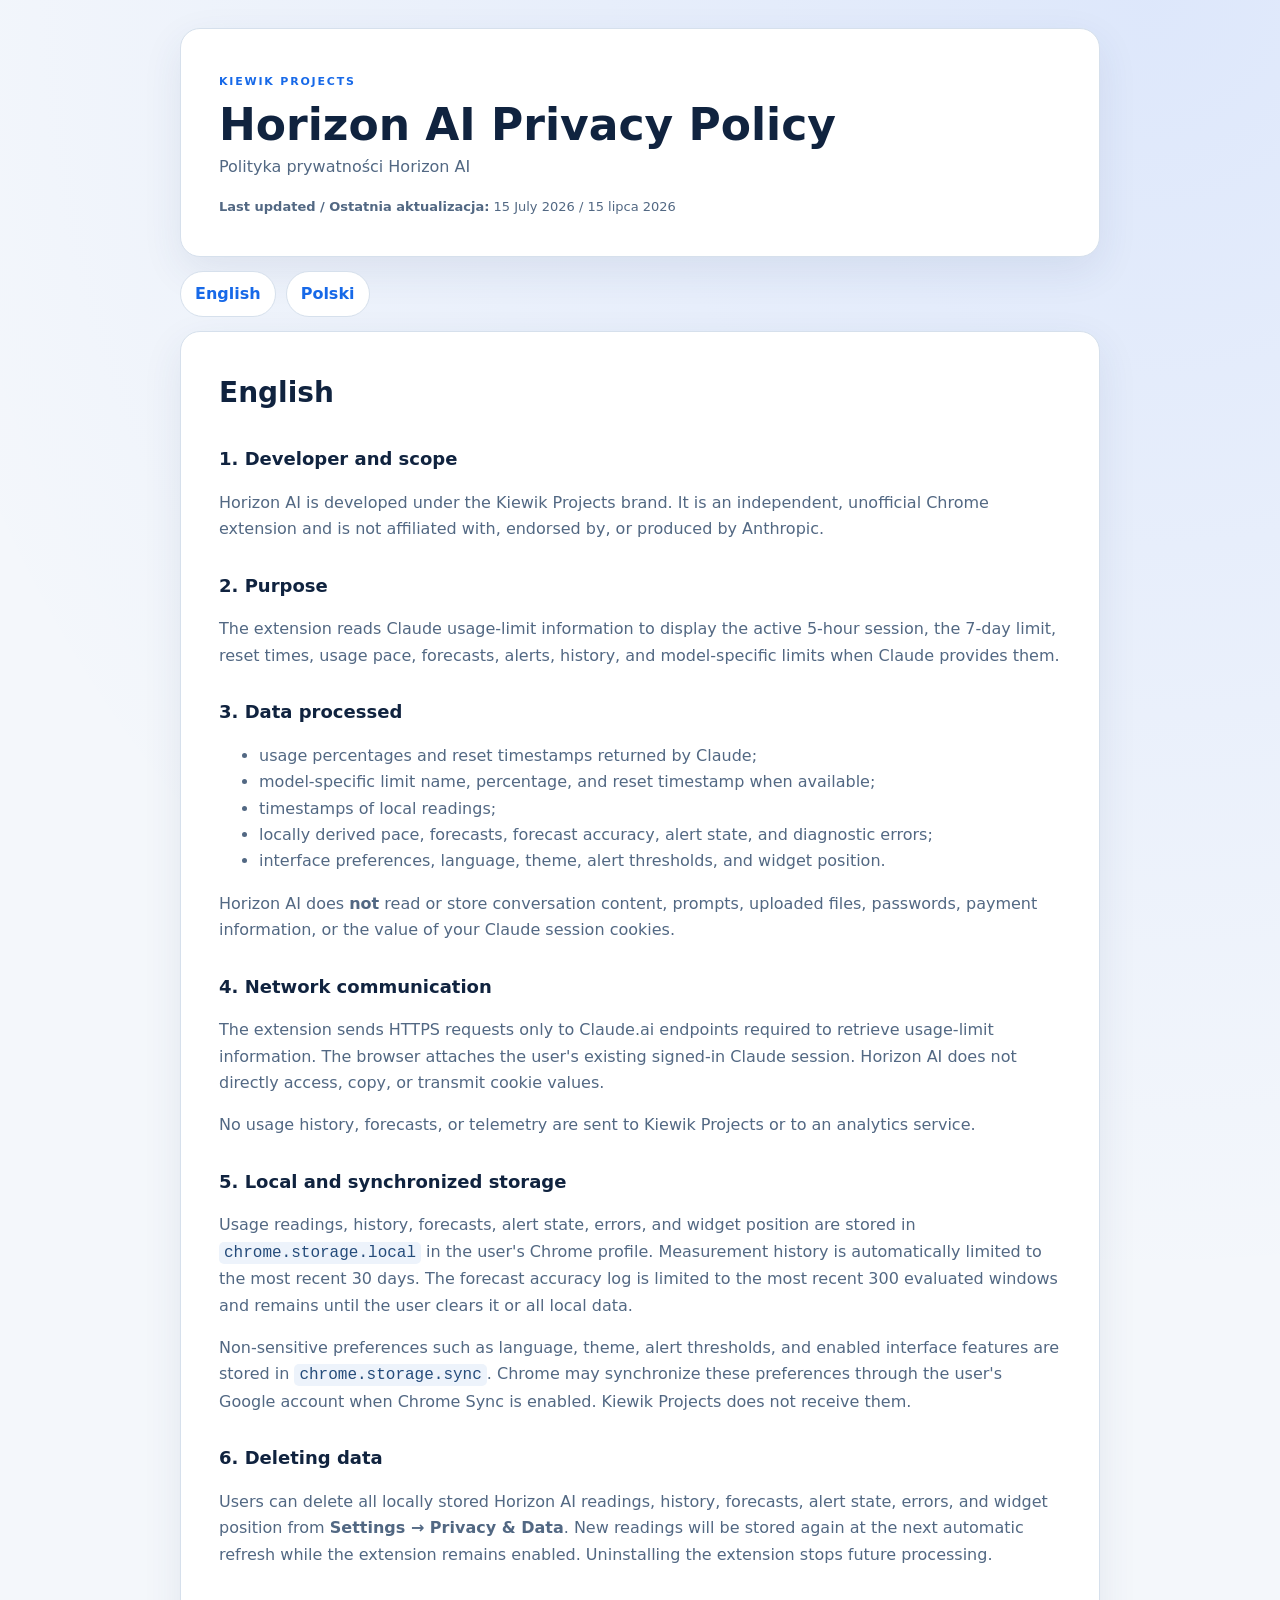
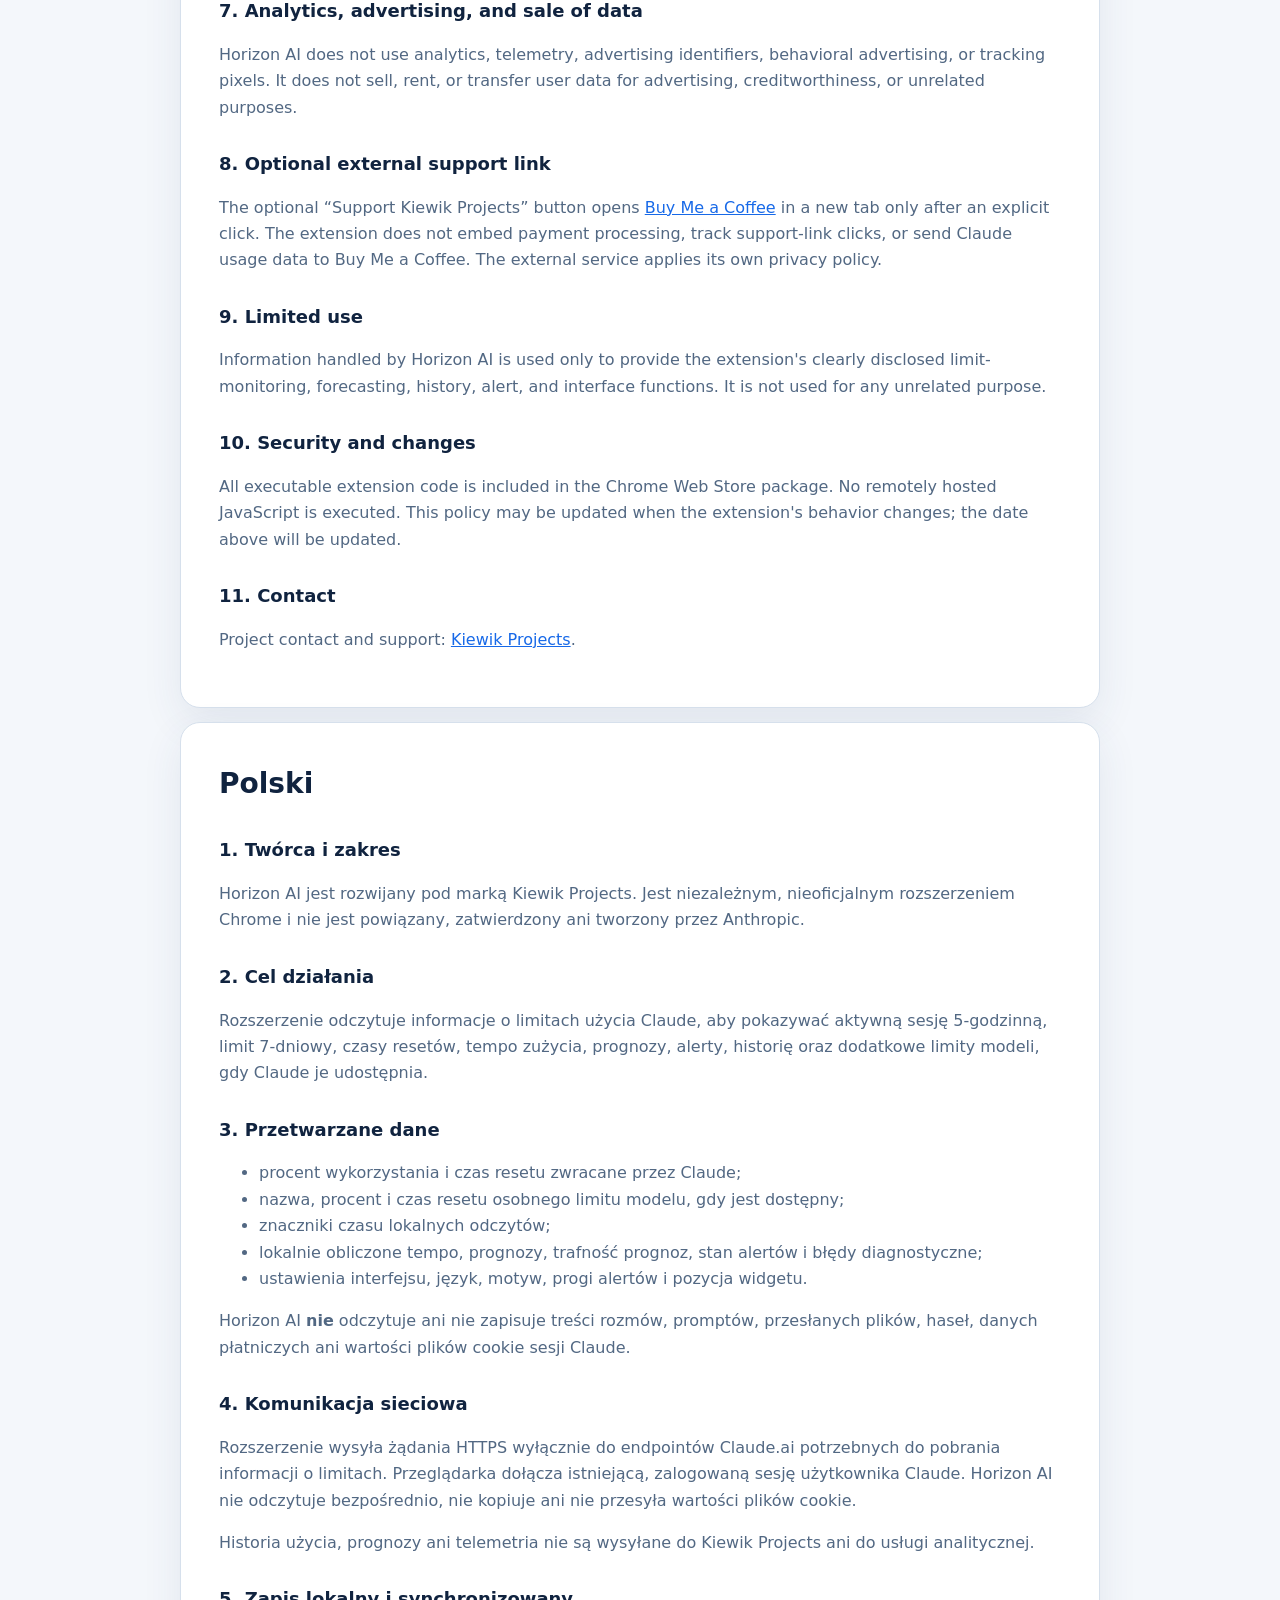
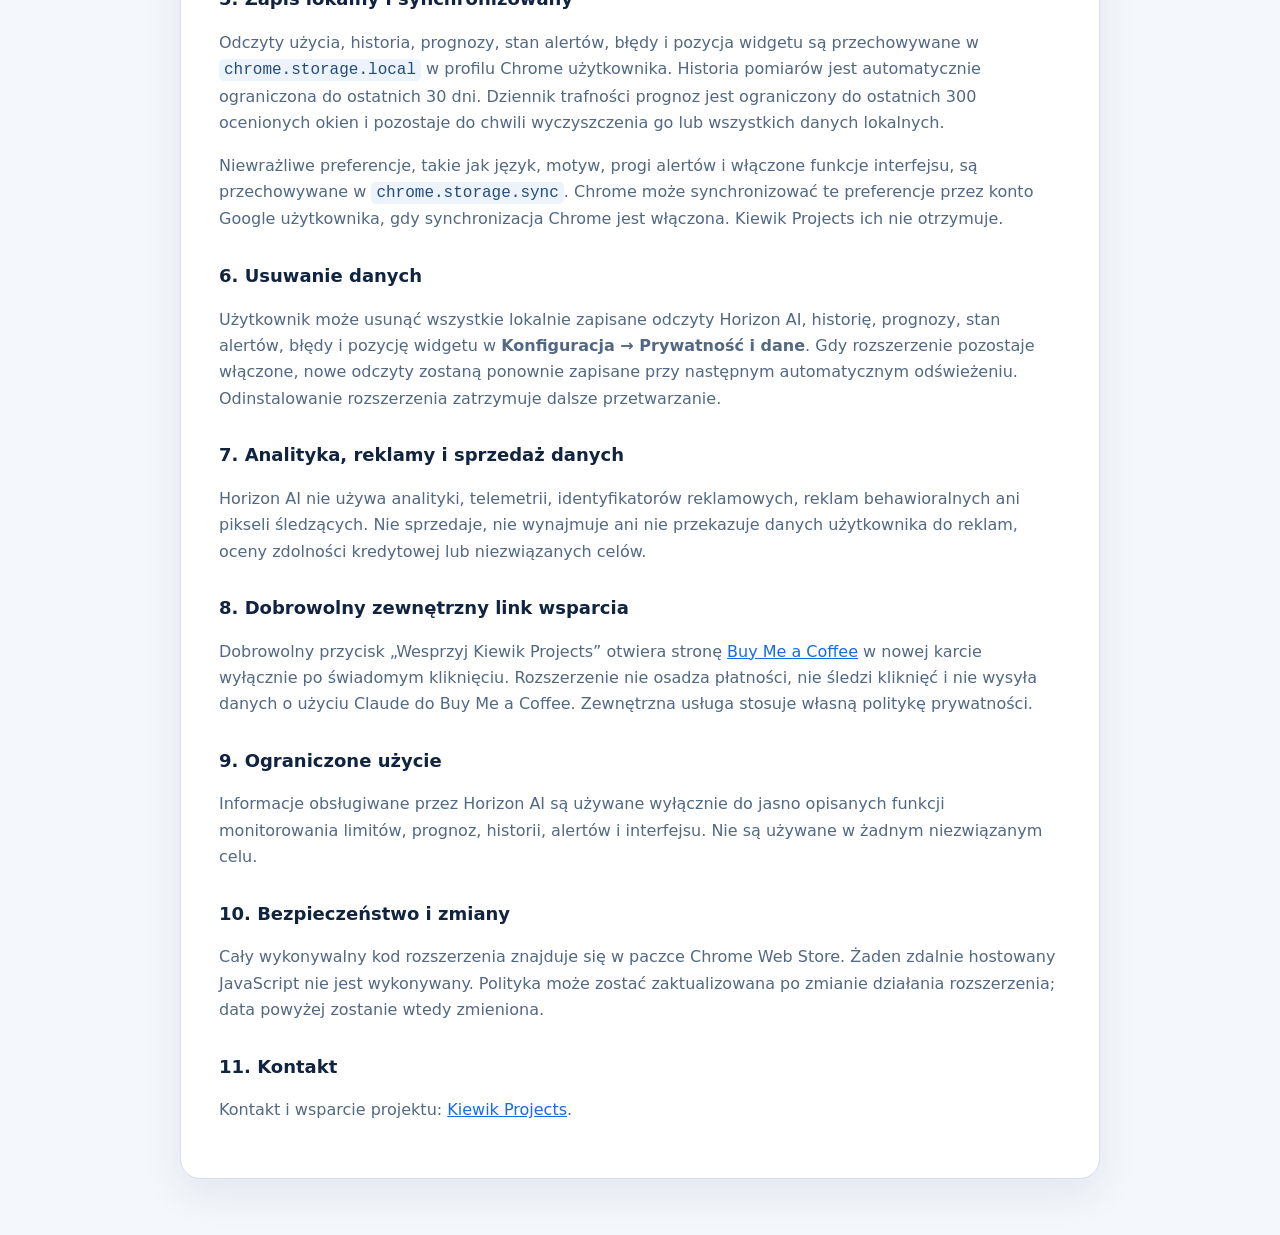
==== horizon-ai/privacy/index.html @ 90561ac5 "Publish Kiewik Projects pages" ====
<!doctype html>
<html lang="en">
<head>
<meta charset="utf-8"/>
<meta name="viewport" content="width=device-width, initial-scale=1"/>
<title>Horizon AI Privacy Policy / Polityka prywatności</title>
<style>
:root{color-scheme:light;--bg:#f4f7fb;--panel:#fff;--text:#10233f;--muted:#526883;--line:#d6e0ec;--accent:#1769e8}*{box-sizing:border-box}html{scroll-behavior:smooth}body{margin:0;background:radial-gradient(circle at 90% 0,rgba(38,104,255,.11),transparent 28%),var(--bg);color:var(--text);font:16px/1.65 system-ui,-apple-system,"Segoe UI",sans-serif}main{width:min(920px,calc(100% - 28px));margin:28px auto 60px}header,section{background:var(--panel);border:1px solid var(--line);border-radius:20px;padding:clamp(20px,4vw,38px);box-shadow:0 14px 40px rgba(42,72,108,.09)}header{margin-bottom:14px}.brand{font-size:11px;letter-spacing:1.8px;font-weight:850;color:var(--accent)}h1{font-size:clamp(28px,5vw,44px);line-height:1.1;margin:8px 0 4px}header>p{margin:0;color:var(--muted)}.updated{margin-top:16px!important;font-size:13px}nav{display:flex;gap:10px;margin:14px 0}nav a{padding:9px 14px;border:1px solid var(--line);border-radius:999px;background:var(--panel);color:var(--accent);font-weight:750;text-decoration:none}section{margin-top:14px}h2{font-size:28px;margin:0 0 18px}h3{font-size:18px;margin:28px 0 7px}p,li{color:var(--muted)}a{color:var(--accent)}code{padding:2px 5px;border-radius:5px;background:#edf3fb;color:#244b7a}@media(prefers-color-scheme:dark){:root{color-scheme:dark;--bg:#080c14;--panel:#101827;--text:#edf4ff;--muted:#9baac2;--line:#27364e;--accent:#6ca3ff}code{background:#17243a;color:#a8c8ff}}@media(max-width:560px){main{margin-top:10px}header,section{border-radius:14px;padding:18px}}
</style>
</head>
<body>
<main>
<header>
<span class="brand">KIEWIK PROJECTS</span>
<h1>Horizon AI Privacy Policy</h1>
<p>Polityka prywatności Horizon AI</p>
<p class="updated"><strong>Last updated / Ostatnia aktualizacja:</strong> 15 July 2026 / 15 lipca 2026</p>
</header>
<nav aria-label="Language sections"><a href="#english">English</a><a href="#polski">Polski</a></nav>
<section id="english" lang="en">
<h2>English</h2>
<h3>1. Developer and scope</h3>
<p>Horizon AI is developed under the Kiewik Projects brand. It is an independent, unofficial Chrome extension and is not affiliated with, endorsed by, or produced by Anthropic.</p>
<h3>2. Purpose</h3>
<p>The extension reads Claude usage-limit information to display the active 5-hour session, the 7-day limit, reset times, usage pace, forecasts, alerts, history, and model-specific limits when Claude provides them.</p>
<h3>3. Data processed</h3>
<ul><li>usage percentages and reset timestamps returned by Claude;</li><li>model-specific limit name, percentage, and reset timestamp when available;</li><li>timestamps of local readings;</li><li>locally derived pace, forecasts, forecast accuracy, alert state, and diagnostic errors;</li><li>interface preferences, language, theme, alert thresholds, and widget position.</li></ul>
<p>Horizon AI does <strong>not</strong> read or store conversation content, prompts, uploaded files, passwords, payment information, or the value of your Claude session cookies.</p>
<h3>4. Network communication</h3>
<p>The extension sends HTTPS requests only to Claude.ai endpoints required to retrieve usage-limit information. The browser attaches the user's existing signed-in Claude session. Horizon AI does not directly access, copy, or transmit cookie values.</p>
<p>No usage history, forecasts, or telemetry are sent to Kiewik Projects or to an analytics service.</p>
<h3>5. Local and synchronized storage</h3>
<p>Usage readings, history, forecasts, alert state, errors, and widget position are stored in <code>chrome.storage.local</code> in the user's Chrome profile. Measurement history is automatically limited to the most recent 30 days. The forecast accuracy log is limited to the most recent 300 evaluated windows and remains until the user clears it or all local data.</p>
<p>Non-sensitive preferences such as language, theme, alert thresholds, and enabled interface features are stored in <code>chrome.storage.sync</code>. Chrome may synchronize these preferences through the user's Google account when Chrome Sync is enabled. Kiewik Projects does not receive them.</p>
<h3>6. Deleting data</h3>
<p>Users can delete all locally stored Horizon AI readings, history, forecasts, alert state, errors, and widget position from <strong>Settings → Privacy &amp; Data</strong>. New readings will be stored again at the next automatic refresh while the extension remains enabled. Uninstalling the extension stops future processing.</p>
<h3>7. Analytics, advertising, and sale of data</h3>
<p>Horizon AI does not use analytics, telemetry, advertising identifiers, behavioral advertising, or tracking pixels. It does not sell, rent, or transfer user data for advertising, creditworthiness, or unrelated purposes.</p>
<h3>8. Optional external support link</h3>
<p>The optional “Support Kiewik Projects” button opens <a href="https://buymeacoffee.com/kiewikprojects" target="_blank" rel="noreferrer">Buy Me a Coffee</a> in a new tab only after an explicit click. The extension does not embed payment processing, track support-link clicks, or send Claude usage data to Buy Me a Coffee. The external service applies its own privacy policy.</p>
<h3>9. Limited use</h3>
<p>Information handled by Horizon AI is used only to provide the extension's clearly disclosed limit-monitoring, forecasting, history, alert, and interface functions. It is not used for any unrelated purpose.</p>
<h3>10. Security and changes</h3>
<p>All executable extension code is included in the Chrome Web Store package. No remotely hosted JavaScript is executed. This policy may be updated when the extension's behavior changes; the date above will be updated.</p>
<h3>11. Contact</h3>
<p>Project contact and support: <a href="https://buymeacoffee.com/kiewikprojects" target="_blank" rel="noreferrer">Kiewik Projects</a>.</p>
</section>
<section id="polski" lang="pl">
<h2>Polski</h2>
<h3>1. Twórca i zakres</h3>
<p>Horizon AI jest rozwijany pod marką Kiewik Projects. Jest niezależnym, nieoficjalnym rozszerzeniem Chrome i nie jest powiązany, zatwierdzony ani tworzony przez Anthropic.</p>
<h3>2. Cel działania</h3>
<p>Rozszerzenie odczytuje informacje o limitach użycia Claude, aby pokazywać aktywną sesję 5-godzinną, limit 7-dniowy, czasy resetów, tempo zużycia, prognozy, alerty, historię oraz dodatkowe limity modeli, gdy Claude je udostępnia.</p>
<h3>3. Przetwarzane dane</h3>
<ul><li>procent wykorzystania i czas resetu zwracane przez Claude;</li><li>nazwa, procent i czas resetu osobnego limitu modelu, gdy jest dostępny;</li><li>znaczniki czasu lokalnych odczytów;</li><li>lokalnie obliczone tempo, prognozy, trafność prognoz, stan alertów i błędy diagnostyczne;</li><li>ustawienia interfejsu, język, motyw, progi alertów i pozycja widgetu.</li></ul>
<p>Horizon AI <strong>nie</strong> odczytuje ani nie zapisuje treści rozmów, promptów, przesłanych plików, haseł, danych płatniczych ani wartości plików cookie sesji Claude.</p>
<h3>4. Komunikacja sieciowa</h3>
<p>Rozszerzenie wysyła żądania HTTPS wyłącznie do endpointów Claude.ai potrzebnych do pobrania informacji o limitach. Przeglądarka dołącza istniejącą, zalogowaną sesję użytkownika Claude. Horizon AI nie odczytuje bezpośrednio, nie kopiuje ani nie przesyła wartości plików cookie.</p>
<p>Historia użycia, prognozy ani telemetria nie są wysyłane do Kiewik Projects ani do usługi analitycznej.</p>
<h3>5. Zapis lokalny i synchronizowany</h3>
<p>Odczyty użycia, historia, prognozy, stan alertów, błędy i pozycja widgetu są przechowywane w <code>chrome.storage.local</code> w profilu Chrome użytkownika. Historia pomiarów jest automatycznie ograniczona do ostatnich 30 dni. Dziennik trafności prognoz jest ograniczony do ostatnich 300 ocenionych okien i pozostaje do chwili wyczyszczenia go lub wszystkich danych lokalnych.</p>
<p>Niewrażliwe preferencje, takie jak język, motyw, progi alertów i włączone funkcje interfejsu, są przechowywane w <code>chrome.storage.sync</code>. Chrome może synchronizować te preferencje przez konto Google użytkownika, gdy synchronizacja Chrome jest włączona. Kiewik Projects ich nie otrzymuje.</p>
<h3>6. Usuwanie danych</h3>
<p>Użytkownik może usunąć wszystkie lokalnie zapisane odczyty Horizon AI, historię, prognozy, stan alertów, błędy i pozycję widgetu w <strong>Konfiguracja → Prywatność i dane</strong>. Gdy rozszerzenie pozostaje włączone, nowe odczyty zostaną ponownie zapisane przy następnym automatycznym odświeżeniu. Odinstalowanie rozszerzenia zatrzymuje dalsze przetwarzanie.</p>
<h3>7. Analityka, reklamy i sprzedaż danych</h3>
<p>Horizon AI nie używa analityki, telemetrii, identyfikatorów reklamowych, reklam behawioralnych ani pikseli śledzących. Nie sprzedaje, nie wynajmuje ani nie przekazuje danych użytkownika do reklam, oceny zdolności kredytowej lub niezwiązanych celów.</p>
<h3>8. Dobrowolny zewnętrzny link wsparcia</h3>
<p>Dobrowolny przycisk „Wesprzyj Kiewik Projects” otwiera stronę <a href="https://buymeacoffee.com/kiewikprojects" target="_blank" rel="noreferrer">Buy Me a Coffee</a> w nowej karcie wyłącznie po świadomym kliknięciu. Rozszerzenie nie osadza płatności, nie śledzi kliknięć i nie wysyła danych o użyciu Claude do Buy Me a Coffee. Zewnętrzna usługa stosuje własną politykę prywatności.</p>
<h3>9. Ograniczone użycie</h3>
<p>Informacje obsługiwane przez Horizon AI są używane wyłącznie do jasno opisanych funkcji monitorowania limitów, prognoz, historii, alertów i interfejsu. Nie są używane w żadnym niezwiązanym celu.</p>
<h3>10. Bezpieczeństwo i zmiany</h3>
<p>Cały wykonywalny kod rozszerzenia znajduje się w paczce Chrome Web Store. Żaden zdalnie hostowany JavaScript nie jest wykonywany. Polityka może zostać zaktualizowana po zmianie działania rozszerzenia; data powyżej zostanie wtedy zmieniona.</p>
<h3>11. Kontakt</h3>
<p>Kontakt i wsparcie projektu: <a href="https://buymeacoffee.com/kiewikprojects" target="_blank" rel="noreferrer">Kiewik Projects</a>.</p>
</section>
</main>
</body>
</html>
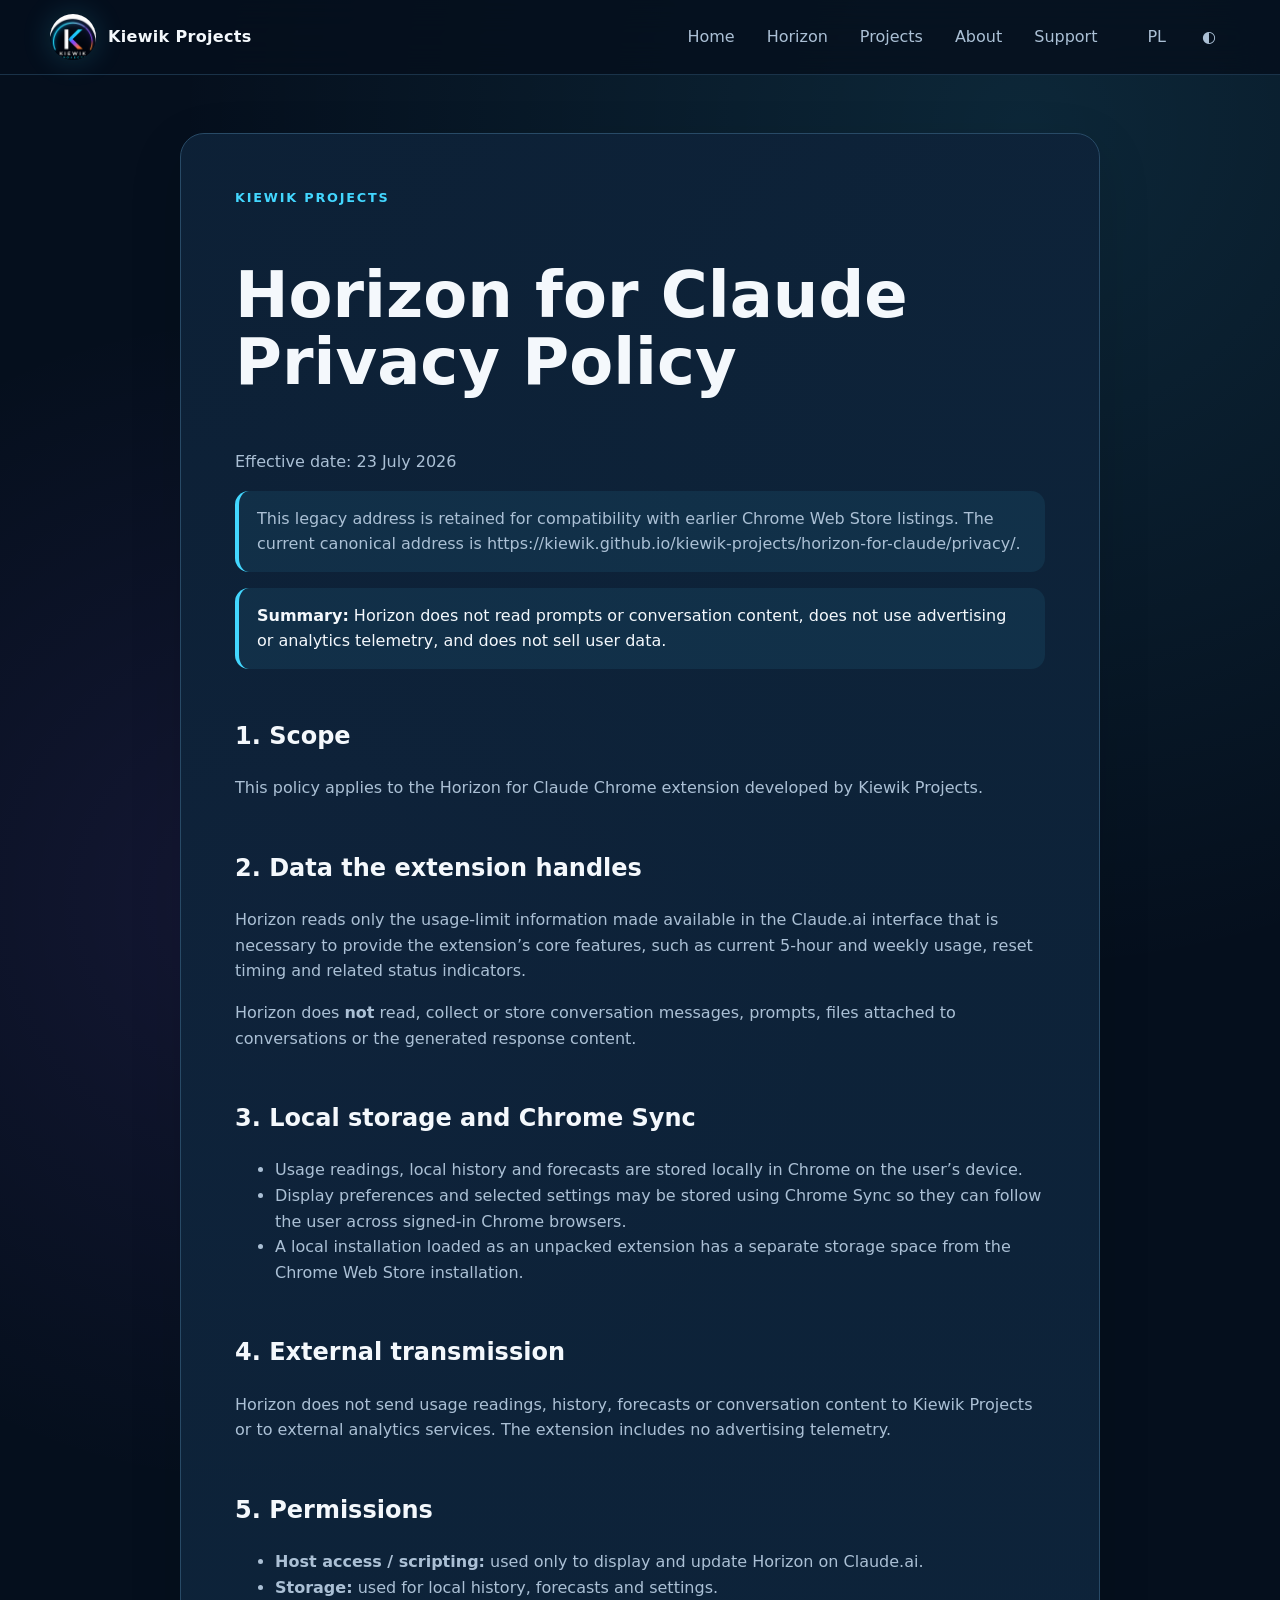
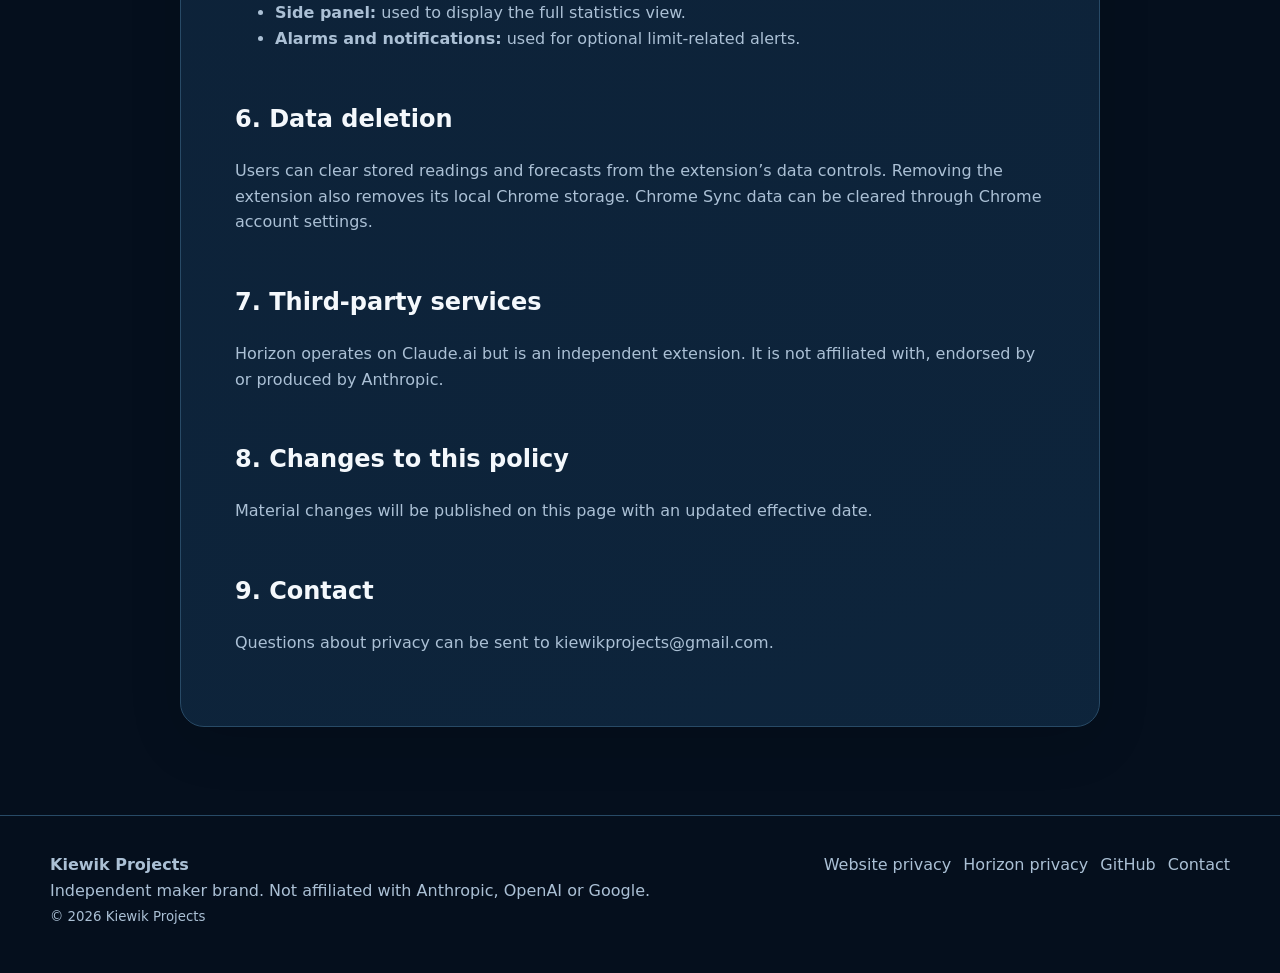
==== commit a23b0d00: "Add website assets and product pages" ====
--- a/horizon-ai/privacy/index.html
+++ b/horizon-ai/privacy/index.html
@@ -1,78 +1 @@
-<!doctype html>
-<html lang="en">
-<head>
-<meta charset="utf-8"/>
-<meta name="viewport" content="width=device-width, initial-scale=1"/>
-<title>Horizon AI Privacy Policy / Polityka prywatności</title>
-<style>
-:root{color-scheme:light;--bg:#f4f7fb;--panel:#fff;--text:#10233f;--muted:#526883;--line:#d6e0ec;--accent:#1769e8}*{box-sizing:border-box}html{scroll-behavior:smooth}body{margin:0;background:radial-gradient(circle at 90% 0,rgba(38,104,255,.11),transparent 28%),var(--bg);color:var(--text);font:16px/1.65 system-ui,-apple-system,"Segoe UI",sans-serif}main{width:min(920px,calc(100% - 28px));margin:28px auto 60px}header,section{background:var(--panel);border:1px solid var(--line);border-radius:20px;padding:clamp(20px,4vw,38px);box-shadow:0 14px 40px rgba(42,72,108,.09)}header{margin-bottom:14px}.brand{font-size:11px;letter-spacing:1.8px;font-weight:850;color:var(--accent)}h1{font-size:clamp(28px,5vw,44px);line-height:1.1;margin:8px 0 4px}header>p{margin:0;color:var(--muted)}.updated{margin-top:16px!important;font-size:13px}nav{display:flex;gap:10px;margin:14px 0}nav a{padding:9px 14px;border:1px solid var(--line);border-radius:999px;background:var(--panel);color:var(--accent);font-weight:750;text-decoration:none}section{margin-top:14px}h2{font-size:28px;margin:0 0 18px}h3{font-size:18px;margin:28px 0 7px}p,li{color:var(--muted)}a{color:var(--accent)}code{padding:2px 5px;border-radius:5px;background:#edf3fb;color:#244b7a}@media(prefers-color-scheme:dark){:root{color-scheme:dark;--bg:#080c14;--panel:#101827;--text:#edf4ff;--muted:#9baac2;--line:#27364e;--accent:#6ca3ff}code{background:#17243a;color:#a8c8ff}}@media(max-width:560px){main{margin-top:10px}header,section{border-radius:14px;padding:18px}}
-</style>
-</head>
-<body>
-<main>
-<header>
-<span class="brand">KIEWIK PROJECTS</span>
-<h1>Horizon AI Privacy Policy</h1>
-<p>Polityka prywatności Horizon AI</p>
-<p class="updated"><strong>Last updated / Ostatnia aktualizacja:</strong> 15 July 2026 / 15 lipca 2026</p>
-</header>
-<nav aria-label="Language sections"><a href="#english">English</a><a href="#polski">Polski</a></nav>
-<section id="english" lang="en">
-<h2>English</h2>
-<h3>1. Developer and scope</h3>
-<p>Horizon AI is developed under the Kiewik Projects brand. It is an independent, unofficial Chrome extension and is not affiliated with, endorsed by, or produced by Anthropic.</p>
-<h3>2. Purpose</h3>
-<p>The extension reads Claude usage-limit information to display the active 5-hour session, the 7-day limit, reset times, usage pace, forecasts, alerts, history, and model-specific limits when Claude provides them.</p>
-<h3>3. Data processed</h3>
-<ul><li>usage percentages and reset timestamps returned by Claude;</li><li>model-specific limit name, percentage, and reset timestamp when available;</li><li>timestamps of local readings;</li><li>locally derived pace, forecasts, forecast accuracy, alert state, and diagnostic errors;</li><li>interface preferences, language, theme, alert thresholds, and widget position.</li></ul>
-<p>Horizon AI does <strong>not</strong> read or store conversation content, prompts, uploaded files, passwords, payment information, or the value of your Claude session cookies.</p>
-<h3>4. Network communication</h3>
-<p>The extension sends HTTPS requests only to Claude.ai endpoints required to retrieve usage-limit information. The browser attaches the user's existing signed-in Claude session. Horizon AI does not directly access, copy, or transmit cookie values.</p>
-<p>No usage history, forecasts, or telemetry are sent to Kiewik Projects or to an analytics service.</p>
-<h3>5. Local and synchronized storage</h3>
-<p>Usage readings, history, forecasts, alert state, errors, and widget position are stored in <code>chrome.storage.local</code> in the user's Chrome profile. Measurement history is automatically limited to the most recent 30 days. The forecast accuracy log is limited to the most recent 300 evaluated windows and remains until the user clears it or all local data.</p>
-<p>Non-sensitive preferences such as language, theme, alert thresholds, and enabled interface features are stored in <code>chrome.storage.sync</code>. Chrome may synchronize these preferences through the user's Google account when Chrome Sync is enabled. Kiewik Projects does not receive them.</p>
-<h3>6. Deleting data</h3>
-<p>Users can delete all locally stored Horizon AI readings, history, forecasts, alert state, errors, and widget position from <strong>Settings → Privacy &amp; Data</strong>. New readings will be stored again at the next automatic refresh while the extension remains enabled. Uninstalling the extension stops future processing.</p>
-<h3>7. Analytics, advertising, and sale of data</h3>
-<p>Horizon AI does not use analytics, telemetry, advertising identifiers, behavioral advertising, or tracking pixels. It does not sell, rent, or transfer user data for advertising, creditworthiness, or unrelated purposes.</p>
-<h3>8. Optional external support link</h3>
-<p>The optional “Support Kiewik Projects” button opens <a href="https://buymeacoffee.com/kiewikprojects" target="_blank" rel="noreferrer">Buy Me a Coffee</a> in a new tab only after an explicit click. The extension does not embed payment processing, track support-link clicks, or send Claude usage data to Buy Me a Coffee. The external service applies its own privacy policy.</p>
-<h3>9. Limited use</h3>
-<p>Information handled by Horizon AI is used only to provide the extension's clearly disclosed limit-monitoring, forecasting, history, alert, and interface functions. It is not used for any unrelated purpose.</p>
-<h3>10. Security and changes</h3>
-<p>All executable extension code is included in the Chrome Web Store package. No remotely hosted JavaScript is executed. This policy may be updated when the extension's behavior changes; the date above will be updated.</p>
-<h3>11. Contact</h3>
-<p>Project contact and support: <a href="https://buymeacoffee.com/kiewikprojects" target="_blank" rel="noreferrer">Kiewik Projects</a>.</p>
-</section>
-<section id="polski" lang="pl">
-<h2>Polski</h2>
-<h3>1. Twórca i zakres</h3>
-<p>Horizon AI jest rozwijany pod marką Kiewik Projects. Jest niezależnym, nieoficjalnym rozszerzeniem Chrome i nie jest powiązany, zatwierdzony ani tworzony przez Anthropic.</p>
-<h3>2. Cel działania</h3>
-<p>Rozszerzenie odczytuje informacje o limitach użycia Claude, aby pokazywać aktywną sesję 5-godzinną, limit 7-dniowy, czasy resetów, tempo zużycia, prognozy, alerty, historię oraz dodatkowe limity modeli, gdy Claude je udostępnia.</p>
-<h3>3. Przetwarzane dane</h3>
-<ul><li>procent wykorzystania i czas resetu zwracane przez Claude;</li><li>nazwa, procent i czas resetu osobnego limitu modelu, gdy jest dostępny;</li><li>znaczniki czasu lokalnych odczytów;</li><li>lokalnie obliczone tempo, prognozy, trafność prognoz, stan alertów i błędy diagnostyczne;</li><li>ustawienia interfejsu, język, motyw, progi alertów i pozycja widgetu.</li></ul>
-<p>Horizon AI <strong>nie</strong> odczytuje ani nie zapisuje treści rozmów, promptów, przesłanych plików, haseł, danych płatniczych ani wartości plików cookie sesji Claude.</p>
-<h3>4. Komunikacja sieciowa</h3>
-<p>Rozszerzenie wysyła żądania HTTPS wyłącznie do endpointów Claude.ai potrzebnych do pobrania informacji o limitach. Przeglądarka dołącza istniejącą, zalogowaną sesję użytkownika Claude. Horizon AI nie odczytuje bezpośrednio, nie kopiuje ani nie przesyła wartości plików cookie.</p>
-<p>Historia użycia, prognozy ani telemetria nie są wysyłane do Kiewik Projects ani do usługi analitycznej.</p>
-<h3>5. Zapis lokalny i synchronizowany</h3>
-<p>Odczyty użycia, historia, prognozy, stan alertów, błędy i pozycja widgetu są przechowywane w <code>chrome.storage.local</code> w profilu Chrome użytkownika. Historia pomiarów jest automatycznie ograniczona do ostatnich 30 dni. Dziennik trafności prognoz jest ograniczony do ostatnich 300 ocenionych okien i pozostaje do chwili wyczyszczenia go lub wszystkich danych lokalnych.</p>
-<p>Niewrażliwe preferencje, takie jak język, motyw, progi alertów i włączone funkcje interfejsu, są przechowywane w <code>chrome.storage.sync</code>. Chrome może synchronizować te preferencje przez konto Google użytkownika, gdy synchronizacja Chrome jest włączona. Kiewik Projects ich nie otrzymuje.</p>
-<h3>6. Usuwanie danych</h3>
-<p>Użytkownik może usunąć wszystkie lokalnie zapisane odczyty Horizon AI, historię, prognozy, stan alertów, błędy i pozycję widgetu w <strong>Konfiguracja → Prywatność i dane</strong>. Gdy rozszerzenie pozostaje włączone, nowe odczyty zostaną ponownie zapisane przy następnym automatycznym odświeżeniu. Odinstalowanie rozszerzenia zatrzymuje dalsze przetwarzanie.</p>
-<h3>7. Analityka, reklamy i sprzedaż danych</h3>
-<p>Horizon AI nie używa analityki, telemetrii, identyfikatorów reklamowych, reklam behawioralnych ani pikseli śledzących. Nie sprzedaje, nie wynajmuje ani nie przekazuje danych użytkownika do reklam, oceny zdolności kredytowej lub niezwiązanych celów.</p>
-<h3>8. Dobrowolny zewnętrzny link wsparcia</h3>
-<p>Dobrowolny przycisk „Wesprzyj Kiewik Projects” otwiera stronę <a href="https://buymeacoffee.com/kiewikprojects" target="_blank" rel="noreferrer">Buy Me a Coffee</a> w nowej karcie wyłącznie po świadomym kliknięciu. Rozszerzenie nie osadza płatności, nie śledzi kliknięć i nie wysyła danych o użyciu Claude do Buy Me a Coffee. Zewnętrzna usługa stosuje własną politykę prywatności.</p>
-<h3>9. Ograniczone użycie</h3>
-<p>Informacje obsługiwane przez Horizon AI są używane wyłącznie do jasno opisanych funkcji monitorowania limitów, prognoz, historii, alertów i interfejsu. Nie są używane w żadnym niezwiązanym celu.</p>
-<h3>10. Bezpieczeństwo i zmiany</h3>
-<p>Cały wykonywalny kod rozszerzenia znajduje się w paczce Chrome Web Store. Żaden zdalnie hostowany JavaScript nie jest wykonywany. Polityka może zostać zaktualizowana po zmianie działania rozszerzenia; data powyżej zostanie wtedy zmieniona.</p>
-<h3>11. Kontakt</h3>
-<p>Kontakt i wsparcie projektu: <a href="https://buymeacoffee.com/kiewikprojects" target="_blank" rel="noreferrer">Kiewik Projects</a>.</p>
-</section>
-</main>
-</body>
-</html>
+<!doctype html><html lang="en"><head><meta charset="utf-8"><meta name="viewport" content="width=device-width,initial-scale=1"><meta name="theme-color" content="#071526"><link rel="icon" href="../../favicon.ico"><link rel="manifest" href="../../site.webmanifest"><link rel="stylesheet" href="../../assets/css/styles.css"><script defer src="../../assets/js/site-config.js"></script><script defer src="../../assets/js/main.js"></script><title>Horizon for Claude Privacy Policy | Kiewik Projects</title><meta name="description" content="Privacy policy for Horizon for Claude by Kiewik Projects."><link rel="canonical" href="https://kiewik.github.io/kiewik-projects/horizon-for-claude/privacy/"></head><body><a class="skip-link" href="#main">Skip to content</a><header class="site-header"><div class="wrap nav"><a class="brand" href="../../index.html"><img src="../../assets/img/brand/kiewik-projects-avatar-192.png" alt="" width="46" height="46"><span>Kiewik Projects</span></a><nav class="nav-links" aria-label="Primary"><a href="../../index.html" data-i18n="nav_home">Home</a><a href="../../index.html#horizon" data-i18n="nav_horizon">Horizon</a><a href="../../index.html#projects" data-i18n="nav_projects">Projects</a><a href="../../index.html#about" data-i18n="nav_about">About</a><a href="../../index.html#support" data-i18n="nav_support">Support</a></nav><div class="nav-actions"><button class="icon-btn" type="button" data-lang-toggle aria-label="Przełącz język">PL</button><button class="icon-btn" type="button" data-theme-toggle aria-label="Use light theme">◐</button><button class="icon-btn menu-btn" type="button" data-menu aria-expanded="false" aria-label="Open menu">☰</button></div></div></header><main id="main" class="privacy-main"><article class="wrap privacy-card"><div class="eyebrow">Kiewik Projects</div><h1>Horizon for Claude Privacy Policy</h1><p>Effective date: 23 July 2026</p><p class="notice">This legacy address is retained for compatibility with earlier Chrome Web Store listings. The current canonical address is <a href="https://kiewik.github.io/kiewik-projects/horizon-for-claude/privacy/">https://kiewik.github.io/kiewik-projects/horizon-for-claude/privacy/</a>.</p><div class="notice"><strong>Summary:</strong> Horizon does not read prompts or conversation content, does not use advertising or analytics telemetry, and does not sell user data.</div><h2>1. Scope</h2><p>This policy applies to the Horizon for Claude Chrome extension developed by Kiewik Projects.</p><h2>2. Data the extension handles</h2><p>Horizon reads only the usage-limit information made available in the Claude.ai interface that is necessary to provide the extension’s core features, such as current 5-hour and weekly usage, reset timing and related status indicators.</p><p>Horizon does <strong>not</strong> read, collect or store conversation messages, prompts, files attached to conversations or the generated response content.</p><h2>3. Local storage and Chrome Sync</h2><ul><li>Usage readings, local history and forecasts are stored locally in Chrome on the user’s device.</li><li>Display preferences and selected settings may be stored using Chrome Sync so they can follow the user across signed-in Chrome browsers.</li><li>A local installation loaded as an unpacked extension has a separate storage space from the Chrome Web Store installation.</li></ul><h2>4. External transmission</h2><p>Horizon does not send usage readings, history, forecasts or conversation content to Kiewik Projects or to external analytics services. The extension includes no advertising telemetry.</p><h2>5. Permissions</h2><ul><li><strong>Host access / scripting:</strong> used only to display and update Horizon on Claude.ai.</li><li><strong>Storage:</strong> used for local history, forecasts and settings.</li><li><strong>Side panel:</strong> used to display the full statistics view.</li><li><strong>Alarms and notifications:</strong> used for optional limit-related alerts.</li></ul><h2>6. Data deletion</h2><p>Users can clear stored readings and forecasts from the extension’s data controls. Removing the extension also removes its local Chrome storage. Chrome Sync data can be cleared through Chrome account settings.</p><h2>7. Third-party services</h2><p>Horizon operates on Claude.ai but is an independent extension. It is not affiliated with, endorsed by or produced by Anthropic.</p><h2>8. Changes to this policy</h2><p>Material changes will be published on this page with an updated effective date.</p><h2>9. Contact</h2><p>Questions about privacy can be sent to <a href="mailto:kiewikprojects@gmail.com">kiewikprojects@gmail.com</a>.</p></article></main><footer class="footer"><div class="wrap footer-grid"><div><strong>Kiewik Projects</strong><div data-i18n="footer_note">Independent maker brand. Not affiliated with Anthropic, OpenAI or Google.</div><small>© 2026 Kiewik Projects</small></div><div class="footer-links"><a href="../../privacy/" data-i18n="footer_privacy">Website privacy</a><a href="../../horizon-for-claude/privacy/" data-i18n="footer_hprivacy">Horizon privacy</a><a data-config-link="github" target="_blank" rel="noopener">GitHub</a><a data-config-link="email" data-i18n="footer_contact">Contact</a></div></div></footer></body></html>
--- a/assets/css/styles.css
+++ b/assets/css/styles.css
@@ -0,0 +1,14 @@
+/* Kiewik Projects Website 2.0 */
+:root{
+  color-scheme:dark;
+  --bg:#050f1d;--bg-2:#081a2b;--surface:#0d2137;--surface-2:#102b45;
+  --text:#f4f8fc;--muted:#abc0d5;--line:#284a66;--cyan:#43d7ff;--blue:#5d8cff;
+  --violet:#9d61ff;--orange:#ff9138;--green:#4ee0a5;--danger:#ff647c;
+  --shadow:0 24px 72px rgba(0,0,0,.35);--radius:24px;--max:1180px;
+}
+:root[data-theme="light"]{color-scheme:light;--bg:#f7fbff;--bg-2:#eef6fc;--surface:#fff;--surface-2:#edf7ff;--text:#10243a;--muted:#536b82;--line:#c8ddeb;--shadow:0 24px 72px rgba(28,65,94,.14)}
+*{box-sizing:border-box}html{scroll-behavior:smooth}body{margin:0;background:radial-gradient(circle at 80% 5%,rgba(67,215,255,.12),transparent 32%),radial-gradient(circle at 20% 35%,rgba(157,97,255,.1),transparent 30%),var(--bg);color:var(--text);font:16px/1.6 Inter,ui-sans-serif,system-ui,-apple-system,BlinkMacSystemFont,"Segoe UI",sans-serif;overflow-x:hidden}
+a{color:inherit;text-decoration:none}img{max-width:100%;height:auto;display:block}button{font:inherit}.skip-link{position:absolute;left:-999px;top:0}.skip-link:focus{left:16px;top:16px;background:var(--surface);padding:10px 14px;z-index:999;border-radius:10px}.wrap{width:min(calc(100% - 36px),var(--max));margin-inline:auto}.site-header{position:sticky;top:0;z-index:50;background:color-mix(in srgb,var(--bg) 82%,transparent);backdrop-filter:blur(18px);border-bottom:1px solid color-mix(in srgb,var(--line) 60%,transparent)}.nav{min-height:74px;display:flex;align-items:center;gap:22px}.brand{display:flex;align-items:center;gap:12px;font-weight:800;letter-spacing:.02em}.brand img{width:46px;height:46px;border-radius:50%;box-shadow:0 0 30px rgba(67,215,255,.18)}.brand span{white-space:nowrap}.nav-links{margin-left:auto;display:flex;align-items:center;gap:4px}.nav-links a,.icon-btn{padding:10px 13px;border-radius:12px;color:var(--muted);border:1px solid transparent;background:transparent;cursor:pointer}.nav-links a:hover,.nav-links a:focus-visible,.icon-btn:hover,.icon-btn:focus-visible{color:var(--text);background:var(--surface);border-color:var(--line)}.nav-actions{display:flex;gap:8px}.menu-btn{display:none}.hero{padding:78px 0 58px}.hero-grid{display:grid;grid-template-columns:1fr 1.08fr;gap:58px;align-items:center}.eyebrow{color:var(--cyan);font-weight:800;letter-spacing:.14em;text-transform:uppercase;font-size:.8rem}.hero h1{font-size:clamp(2.7rem,6vw,5.2rem);line-height:1.02;margin:.25em 0 .3em;letter-spacing:-.05em}.gradient-text{background:linear-gradient(90deg,var(--cyan),var(--violet),var(--orange));-webkit-background-clip:text;background-clip:text;color:transparent}.hero-copy{font-size:clamp(1.05rem,2vw,1.25rem);color:var(--muted);max-width:650px}.actions{display:flex;flex-wrap:wrap;gap:12px;margin-top:30px}.btn{display:inline-flex;align-items:center;justify-content:center;gap:9px;border:1px solid var(--line);padding:13px 18px;border-radius:14px;font-weight:760;transition:.2s ease;background:var(--surface);color:var(--text)}.btn:hover{transform:translateY(-2px);border-color:var(--cyan);box-shadow:0 12px 30px rgba(0,0,0,.18)}.btn-primary{background:linear-gradient(135deg,#1e8dff,#18bfe9);border-color:transparent;color:#fff}.btn-warm{background:linear-gradient(135deg,#ff7e41,#ffad34);border-color:transparent;color:#121924}.hero-media{position:relative}.hero-card{border:1px solid color-mix(in srgb,var(--cyan) 38%,var(--line));padding:10px;border-radius:28px;background:linear-gradient(160deg,rgba(18,52,82,.95),rgba(7,20,36,.94));box-shadow:var(--shadow);transform:perspective(1400px) rotateY(-4deg) rotateX(1deg)}.hero-card img{border-radius:20px}.float-badge{position:absolute;padding:10px 14px;border-radius:999px;background:var(--surface);border:1px solid var(--line);box-shadow:var(--shadow);font-weight:760}.badge-a{left:-24px;top:15%}.badge-b{right:-22px;bottom:10%}.trust{padding:14px 0 62px}.trust-list{display:grid;grid-template-columns:repeat(5,1fr);border:1px solid var(--line);border-radius:20px;background:color-mix(in srgb,var(--surface) 82%,transparent);overflow:hidden}.trust-item{padding:18px;text-align:center;font-size:.92rem;color:var(--muted);border-right:1px solid var(--line)}.trust-item:last-child{border-right:0}.trust-item strong{display:block;color:var(--text);font-size:1rem}.section{padding:82px 0}.section-alt{background:linear-gradient(180deg,transparent,color-mix(in srgb,var(--surface) 38%,transparent),transparent)}.section-head{max-width:760px;margin-bottom:34px}.section h2{font-size:clamp(2rem,4vw,3.3rem);letter-spacing:-.035em;line-height:1.1;margin:.25em 0}.section-lead{color:var(--muted);font-size:1.08rem}.product-shell{display:grid;grid-template-columns:1.05fr .95fr;gap:34px;align-items:start}.product-card,.feature-card,.project-card,.support-card,.privacy-card{border:1px solid var(--line);background:linear-gradient(155deg,color-mix(in srgb,var(--surface) 96%,transparent),color-mix(in srgb,var(--surface-2) 76%,transparent));border-radius:var(--radius);box-shadow:0 16px 54px rgba(0,0,0,.12)}.product-card{padding:26px}.product-title{display:flex;align-items:center;gap:16px}.product-title img{width:62px;height:62px;border-radius:16px}.status{display:inline-flex;align-items:center;gap:7px;padding:5px 10px;border-radius:999px;background:rgba(78,224,165,.12);color:var(--green);border:1px solid rgba(78,224,165,.35);font-size:.78rem;font-weight:800}.product-card p{color:var(--muted)}.feature-grid{display:grid;grid-template-columns:repeat(2,1fr);gap:14px}.feature-card{padding:20px}.feature-card h3{margin:.25em 0}.feature-card p{font-size:.92rem;margin:0;color:var(--muted)}.gallery{display:grid;grid-template-columns:1.25fr .75fr .75fr;grid-template-rows:repeat(2,1fr);gap:12px;margin-top:34px}.gallery button{border:1px solid var(--line);padding:0;background:var(--surface);border-radius:18px;overflow:hidden;cursor:zoom-in;position:relative}.gallery button:first-child{grid-row:span 2}.gallery img{width:100%;height:100%;object-fit:cover}.gallery button:hover img{transform:scale(1.025)}.gallery img{transition:.25s ease}.gallery-label{position:absolute;left:12px;bottom:12px;background:rgba(4,14,27,.84);color:#fff;padding:6px 10px;border-radius:9px;font-size:.8rem}.projects-grid{display:grid;grid-template-columns:repeat(3,1fr);gap:18px}.project-card{padding:25px;position:relative;overflow:hidden}.project-card:before{content:"";position:absolute;inset:-60% -50% auto;height:160px;background:radial-gradient(circle,var(--project-accent,rgba(67,215,255,.25)),transparent 68%)}.project-icon{width:56px;height:56px;border-radius:16px;display:grid;place-items:center;border:1px solid var(--line);background:var(--surface-2);font-size:1.7rem;position:relative}.project-card h3{font-size:1.35rem;margin:.85em 0 .2em}.project-card p{color:var(--muted)}.tag{display:inline-flex;padding:5px 9px;border:1px solid var(--line);border-radius:999px;color:var(--muted);font-size:.76rem}.brand-banner{border-radius:26px;border:1px solid var(--line);overflow:hidden;box-shadow:var(--shadow)}.support-grid{display:grid;grid-template-columns:1fr 1fr;gap:18px}.support-card{padding:26px}.support-card h3{margin-top:0}.support-card p{color:var(--muted)}.launch-box{display:grid;grid-template-columns:1fr auto;gap:30px;align-items:center;padding:30px;border:1px solid var(--line);border-radius:24px;background:linear-gradient(135deg,rgba(255,145,56,.11),rgba(157,97,255,.09),rgba(67,215,255,.08))}.footer{padding:36px 0 44px;border-top:1px solid var(--line);color:var(--muted)}.footer-grid{display:grid;grid-template-columns:1fr auto;gap:30px}.footer-links{display:flex;flex-wrap:wrap;gap:12px}.footer a:hover{color:var(--text)}.product-hero{padding:58px 0 32px}.product-hero-grid{display:grid;grid-template-columns:.8fr 1.2fr;gap:40px;align-items:center}.detail-list{display:grid;grid-template-columns:repeat(2,1fr);gap:14px;padding:0;list-style:none}.detail-list li{padding:14px;border:1px solid var(--line);border-radius:14px;background:var(--surface)}.privacy-main{padding:58px 0 88px}.privacy-card{padding:clamp(24px,5vw,54px);max-width:920px;margin:auto}.privacy-card h1{font-size:clamp(2.2rem,5vw,4rem);line-height:1.05}.privacy-card h2{margin-top:2em}.privacy-card p,.privacy-card li{color:var(--muted)}.notice{padding:15px 18px;border-radius:14px;border-left:4px solid var(--cyan);background:rgba(67,215,255,.08)}dialog{border:0;padding:0;background:transparent;max-width:min(95vw,1280px);width:100%}dialog::backdrop{background:rgba(1,7,14,.88);backdrop-filter:blur(10px)}.lightbox-inner{position:relative;background:var(--surface);border:1px solid var(--line);padding:12px;border-radius:22px;box-shadow:var(--shadow)}.lightbox-inner img{border-radius:14px;width:100%}.lightbox-close{position:absolute;right:22px;top:22px;width:42px;height:42px;border-radius:50%;border:1px solid var(--line);background:rgba(5,15,29,.82);color:#fff;cursor:pointer}.reveal{opacity:1;transform:none}.reveal.visible{opacity:1;transform:none}
+@media(max-width:900px){.nav-links{display:none;position:absolute;top:74px;left:18px;right:18px;flex-direction:column;background:var(--surface);border:1px solid var(--line);border-radius:18px;padding:10px;box-shadow:var(--shadow)}.nav-links.open{display:flex}.nav-links a{width:100%}.menu-btn{display:inline-flex}.hero-grid,.product-shell,.product-hero-grid{grid-template-columns:1fr}.hero{padding-top:50px}.hero-media{max-width:720px}.trust-list{grid-template-columns:repeat(2,1fr)}.trust-item{border-bottom:1px solid var(--line)}.gallery{grid-template-columns:1fr 1fr;grid-template-rows:auto}.gallery button:first-child{grid-row:auto;grid-column:span 2}.projects-grid{grid-template-columns:1fr}.support-grid{grid-template-columns:1fr}.launch-box{grid-template-columns:1fr}.footer-grid{grid-template-columns:1fr}.badge-a{left:8px}.badge-b{right:8px}}
+@media(max-width:600px){.wrap{width:min(calc(100% - 24px),var(--max))}.nav{gap:10px}.brand span{display:none}.hero-card{transform:none}.float-badge{font-size:.78rem}.trust-list{grid-template-columns:1fr}.trust-item{border-right:0}.feature-grid,.detail-list{grid-template-columns:1fr}.gallery{grid-template-columns:1fr}.gallery button:first-child{grid-column:auto}.actions .btn{width:100%}.section{padding:62px 0}.product-card{padding:20px}}
+@media(prefers-reduced-motion:reduce){html{scroll-behavior:auto}*,*:before,*:after{animation:none!important;transition:none!important}.reveal{opacity:1;transform:none}}
